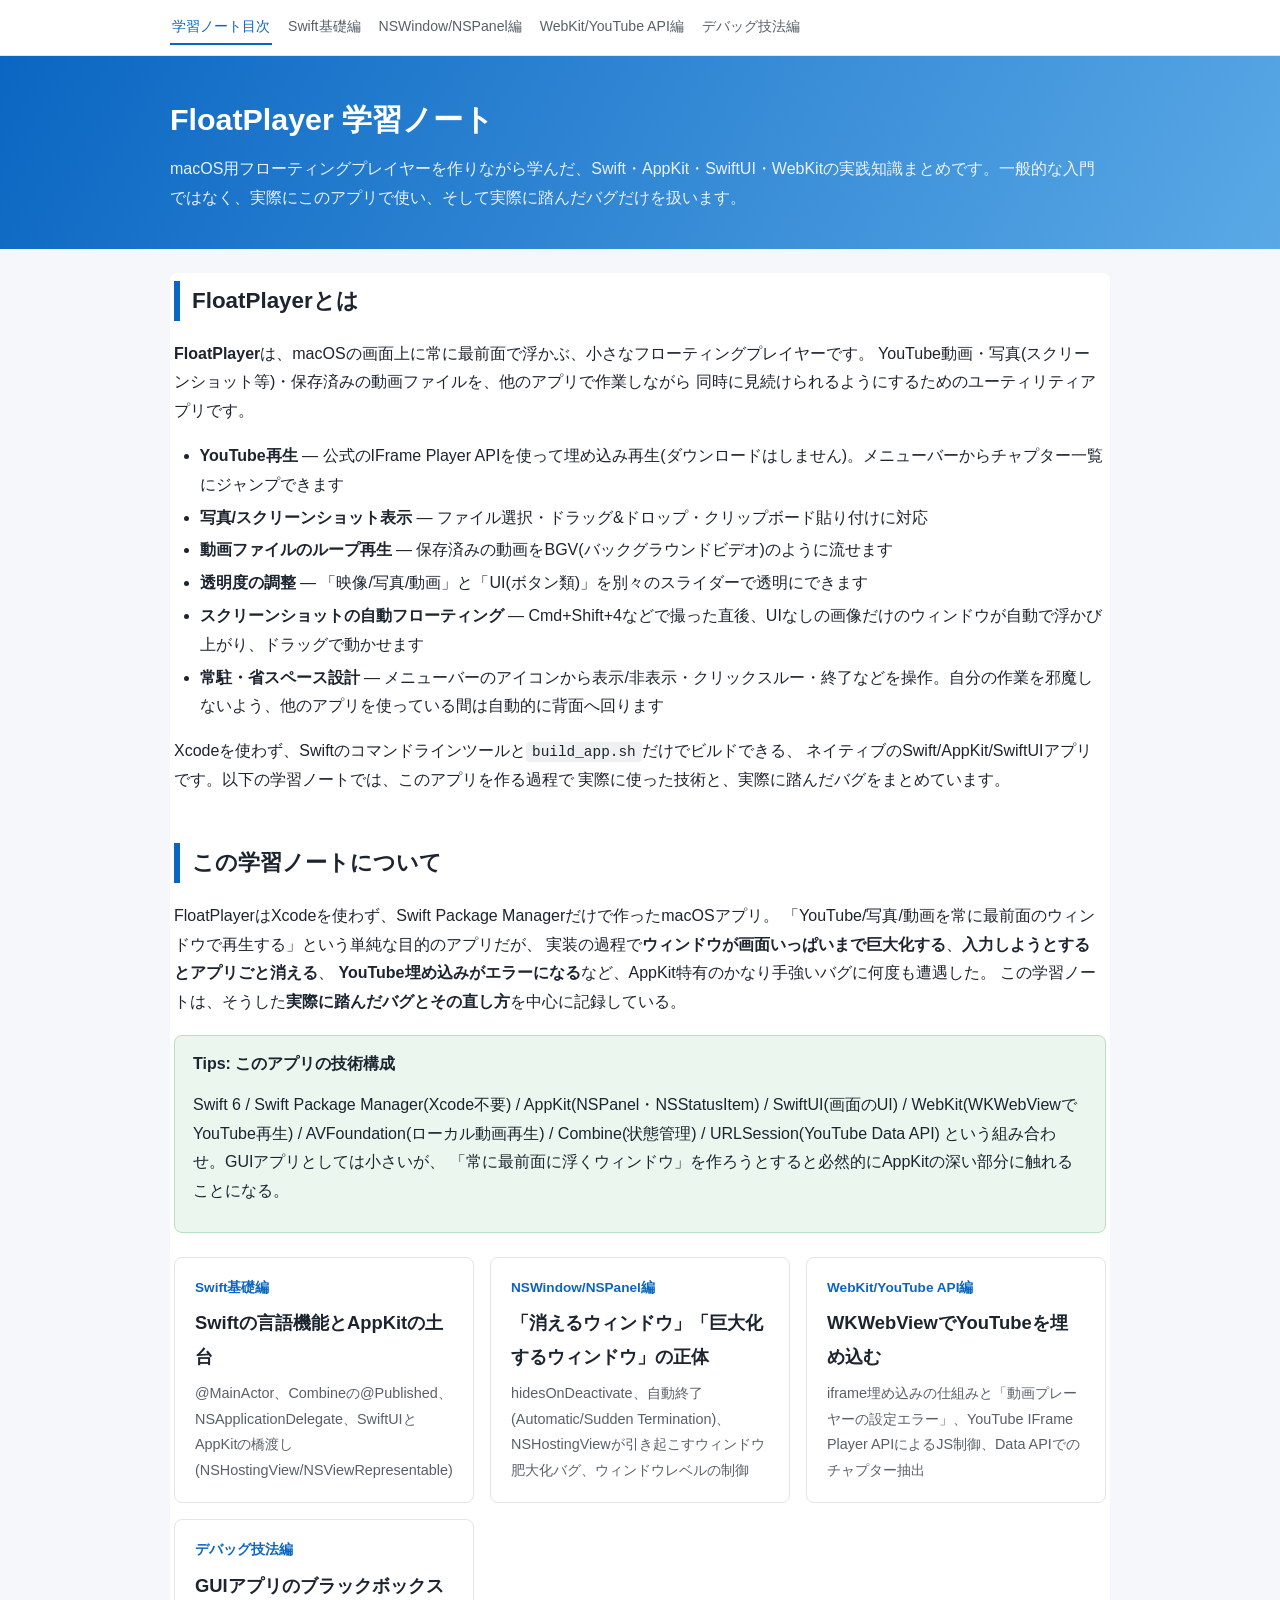
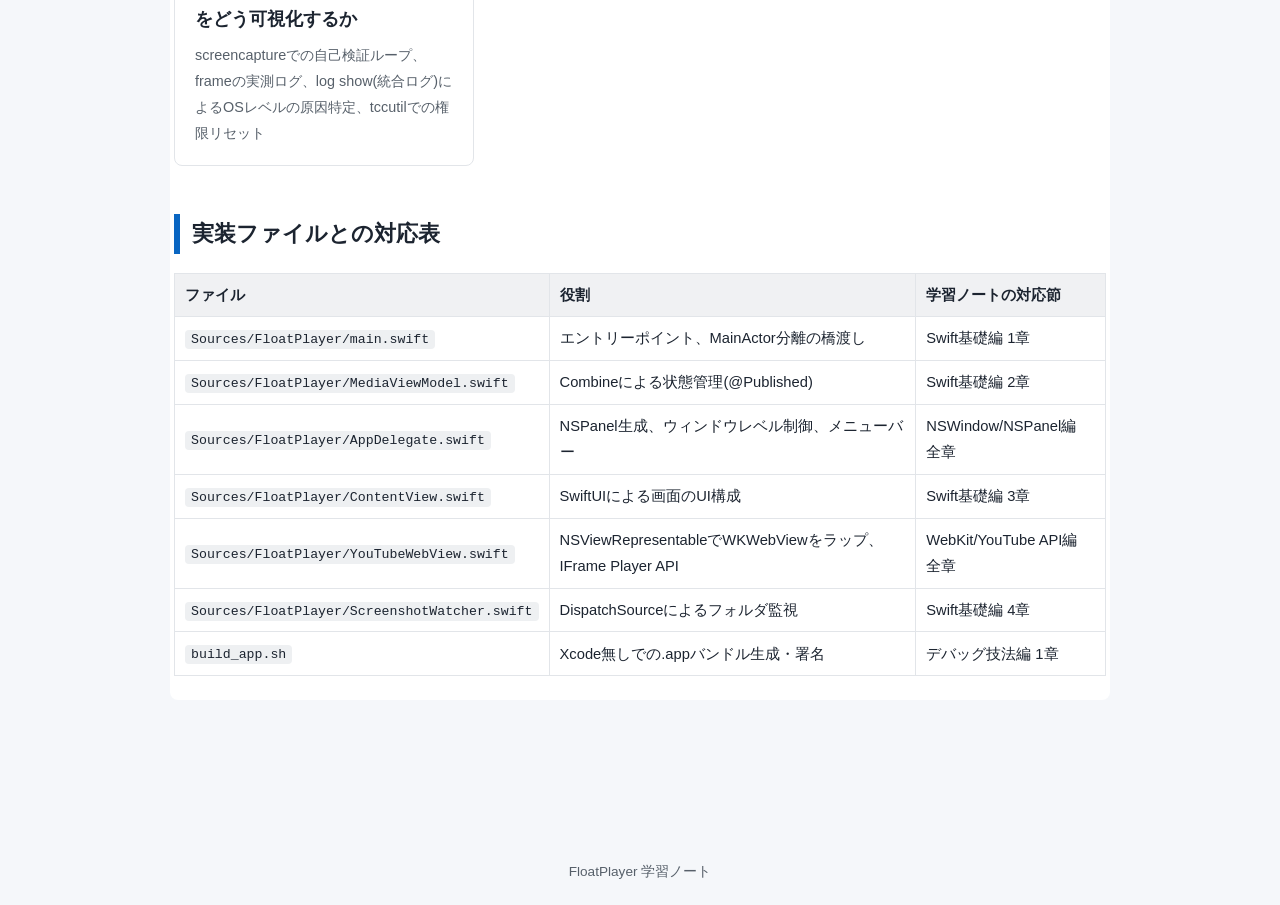
==== docs/learning-notes/index.html @ cf24abf5 "Split opacity into media/UI sliders, add screenshot floating, add learning notes - Fix mediaOpacity " ====
<!DOCTYPE html>
<html lang="ja">
<head>
<meta charset="UTF-8">
<meta name="viewport" content="width=device-width, initial-scale=1.0">
<title>学習ノート - FloatPlayer</title>
<link rel="stylesheet" href="style.css">
</head>
<body>

<nav class="top-nav"><div class="layout">
  <a href="index.html" class="active">学習ノート目次</a>
  <a href="01_swift_appkit_fundamentals.html">Swift基礎編</a>
  <a href="02_nswindow_deep_dive.html">NSWindow/NSPanel編</a>
  <a href="03_webkit_youtube_api.html">WebKit/YouTube API編</a>
  <a href="04_debugging_techniques.html">デバッグ技法編</a>
</div></nav>

<header class="page-header">
  <div class="layout">
    <h1>FloatPlayer 学習ノート</h1>
    <p>macOS用フローティングプレイヤーを作りながら学んだ、Swift・AppKit・SwiftUI・WebKitの実践知識まとめです。一般的な入門ではなく、実際にこのアプリで使い、そして実際に踏んだバグだけを扱います。</p>
  </div>
</header>

<div class="layout">
<main>

<h2 style="margin-top:0;">FloatPlayerとは</h2>
<p>
  <b>FloatPlayer</b>は、macOSの画面上に常に最前面で浮かぶ、小さなフローティングプレイヤーです。
  YouTube動画・写真(スクリーンショット等)・保存済みの動画ファイルを、他のアプリで作業しながら
  同時に見続けられるようにするためのユーティリティアプリです。
</p>
<ul>
  <li><b>YouTube再生</b> — 公式のIFrame Player APIを使って埋め込み再生(ダウンロードはしません)。メニューバーからチャプター一覧にジャンプできます</li>
  <li><b>写真/スクリーンショット表示</b> — ファイル選択・ドラッグ&ドロップ・クリップボード貼り付けに対応</li>
  <li><b>動画ファイルのループ再生</b> — 保存済みの動画をBGV(バックグラウンドビデオ)のように流せます</li>
  <li><b>透明度の調整</b> — 「映像/写真/動画」と「UI(ボタン類)」を別々のスライダーで透明にできます</li>
  <li><b>スクリーンショットの自動フローティング</b> — Cmd+Shift+4などで撮った直後、UIなしの画像だけのウィンドウが自動で浮かび上がり、ドラッグで動かせます</li>
  <li><b>常駐・省スペース設計</b> — メニューバーのアイコンから表示/非表示・クリックスルー・終了などを操作。自分の作業を邪魔しないよう、他のアプリを使っている間は自動的に背面へ回ります</li>
</ul>
<p>
  Xcodeを使わず、Swiftのコマンドラインツールと<code>build_app.sh</code>だけでビルドできる、
  ネイティブのSwift/AppKit/SwiftUIアプリです。以下の学習ノートでは、このアプリを作る過程で
  実際に使った技術と、実際に踏んだバグをまとめています。
</p>

<h2>この学習ノートについて</h2>
<p>
  FloatPlayerはXcodeを使わず、Swift Package Managerだけで作ったmacOSアプリ。
  「YouTube/写真/動画を常に最前面のウィンドウで再生する」という単純な目的のアプリだが、
  実装の過程で<b>ウィンドウが画面いっぱいまで巨大化する</b>、<b>入力しようとするとアプリごと消える</b>、
  <b>YouTube埋め込みがエラーになる</b>など、AppKit特有のかなり手強いバグに何度も遭遇した。
  この学習ノートは、そうした<b>実際に踏んだバグとその直し方</b>を中心に記録している。
</p>

<div class="box tip">
  <span class="box-title">Tips: このアプリの技術構成</span>
  <p>
    Swift 6 / Swift Package Manager(Xcode不要) / AppKit(NSPanel・NSStatusItem) / SwiftUI(画面のUI) /
    WebKit(WKWebViewでYouTube再生) / AVFoundation(ローカル動画再生) / Combine(状態管理) /
    URLSession(YouTube Data API) という組み合わせ。GUIアプリとしては小さいが、
    「常に最前面に浮くウィンドウ」を作ろうとすると必然的にAppKitの深い部分に触れることになる。
  </p>
</div>

<div class="toc-grid">
  <a class="toc-card" href="01_swift_appkit_fundamentals.html">
    <div class="num">Swift基礎編</div>
    <h3>Swiftの言語機能とAppKitの土台</h3>
    <p>@MainActor、Combineの@Published、NSApplicationDelegate、SwiftUIとAppKitの橋渡し(NSHostingView/NSViewRepresentable)</p>
  </a>

  <a class="toc-card" href="02_nswindow_deep_dive.html">
    <div class="num">NSWindow/NSPanel編</div>
    <h3>「消えるウィンドウ」「巨大化するウィンドウ」の正体</h3>
    <p>hidesOnDeactivate、自動終了(Automatic/Sudden Termination)、NSHostingViewが引き起こすウィンドウ肥大化バグ、ウィンドウレベルの制御</p>
  </a>

  <a class="toc-card" href="03_webkit_youtube_api.html">
    <div class="num">WebKit/YouTube API編</div>
    <h3>WKWebViewでYouTubeを埋め込む</h3>
    <p>iframe埋め込みの仕組みと「動画プレーヤーの設定エラー」、YouTube IFrame Player APIによるJS制御、Data APIでのチャプター抽出</p>
  </a>

  <a class="toc-card" href="04_debugging_techniques.html">
    <div class="num">デバッグ技法編</div>
    <h3>GUIアプリのブラックボックスをどう可視化するか</h3>
    <p>screencaptureでの自己検証ループ、frameの実測ログ、log show(統合ログ)によるOSレベルの原因特定、tccutilでの権限リセット</p>
  </a>
</div>

<h2>実装ファイルとの対応表</h2>
<div class="table-scroll"><table>
<tr><th>ファイル</th><th>役割</th><th>学習ノートの対応節</th></tr>
<tr><td><code>Sources/FloatPlayer/main.swift</code></td><td>エントリーポイント、MainActor分離の橋渡し</td><td>Swift基礎編 1章</td></tr>
<tr><td><code>Sources/FloatPlayer/MediaViewModel.swift</code></td><td>Combineによる状態管理(@Published)</td><td>Swift基礎編 2章</td></tr>
<tr><td><code>Sources/FloatPlayer/AppDelegate.swift</code></td><td>NSPanel生成、ウィンドウレベル制御、メニューバー</td><td>NSWindow/NSPanel編 全章</td></tr>
<tr><td><code>Sources/FloatPlayer/ContentView.swift</code></td><td>SwiftUIによる画面のUI構成</td><td>Swift基礎編 3章</td></tr>
<tr><td><code>Sources/FloatPlayer/YouTubeWebView.swift</code></td><td>NSViewRepresentableでWKWebViewをラップ、IFrame Player API</td><td>WebKit/YouTube API編 全章</td></tr>
<tr><td><code>Sources/FloatPlayer/ScreenshotWatcher.swift</code></td><td>DispatchSourceによるフォルダ監視</td><td>Swift基礎編 4章</td></tr>
<tr><td><code>build_app.sh</code></td><td>Xcode無しでの.appバンドル生成・署名</td><td>デバッグ技法編 1章</td></tr>
</table></div>

</main>
</div>

<footer class="page-footer">FloatPlayer 学習ノート</footer>

</body>
</html>
---- docs/learning-notes/style.css ----
/* FloatPlayer 学習ノート 共通スタイル */

:root {
  --color-bg: #f5f7fa;
  --color-surface: #ffffff;
  --color-text: #1c2430;
  --color-muted: #57606a;
  --color-primary: #0a66c2;
  --color-primary-dark: #084a8f;
  --color-border: #e2e5e9;
  --color-code-bg: #1e2530;
  --color-code-text: #e6e6e6;
  --color-accent-bg: #eaf3ff;
  --color-warn-bg: #fdecea;
  --color-tip-bg: #eaf6ee;
  --radius: 8px;
}

* {
  box-sizing: border-box;
}

body {
  margin: 0;
  font-family: "Hiragino Kaku Gothic ProN", "Yu Gothic", "Segoe UI", Meiryo, sans-serif;
  background: var(--color-bg);
  color: var(--color-text);
  line-height: 1.8;
}

.layout {
  max-width: 980px;
  margin: 0 auto;
  padding: 0 20px 80px;
}

header.page-header {
  background: linear-gradient(120deg, #0a66c2, #5aa9e6);
  color: #fff;
  padding: 36px 20px;
  margin-bottom: 24px;
}

header.page-header .layout {
  padding-bottom: 0;
}

header.page-header h1 {
  margin: 0 0 8px;
  font-size: 1.9rem;
}

header.page-header p {
  margin: 0;
  opacity: 0.9;
}

nav.top-nav {
  background: var(--color-surface);
  border-bottom: 1px solid var(--color-border);
  position: sticky;
  top: 0;
  z-index: 10;
}

nav.top-nav .layout {
  padding: 10px 20px;
  display: flex;
  flex-wrap: wrap;
  gap: 6px 14px;
}

nav.top-nav a {
  color: var(--color-muted);
  text-decoration: none;
  font-size: 0.88rem;
  padding: 4px 2px;
  border-bottom: 2px solid transparent;
}

nav.top-nav a:hover,
nav.top-nav a.active {
  color: var(--color-primary);
  border-bottom-color: var(--color-primary);
}

main {
  background: var(--color-surface);
  border-radius: var(--radius);
  padding: 8px 4px;
}

h2 {
  border-left: 6px solid var(--color-primary);
  padding-left: 12px;
  margin-top: 48px;
  font-size: 1.4rem;
}

h3 {
  margin-top: 32px;
  font-size: 1.15rem;
  color: var(--color-primary-dark);
}

h3::before {
  content: "# ";
  color: var(--color-primary);
}

p {
  margin: 12px 0;
}

ul, ol {
  padding-left: 1.6em;
}

li {
  margin: 4px 0;
}

.table-scroll {
  overflow-x: auto;
  -webkit-overflow-scrolling: touch;
  margin: 16px 0;
}

table {
  border-collapse: collapse;
  width: 100%;
  min-width: 480px;
  font-size: 0.92rem;
}

th, td {
  border: 1px solid var(--color-border);
  padding: 8px 10px;
  text-align: left;
}

th {
  background: #f0f1f3;
}

code {
  background: #eef0f2;
  padding: 2px 6px;
  border-radius: 4px;
  font-family: "SFMono-Regular", Consolas, "Liberation Mono", Menlo, monospace;
  font-size: 0.9em;
}

pre {
  background: var(--color-code-bg);
  color: var(--color-code-text);
  padding: 16px 18px;
  border-radius: var(--radius);
  overflow-x: auto;
  font-size: 0.88rem;
  line-height: 1.6;
}

pre code {
  background: none;
  padding: 0;
  color: inherit;
}

.box {
  border-radius: var(--radius);
  padding: 14px 18px;
  margin: 18px 0;
}

.box-title {
  font-weight: bold;
  margin-bottom: 6px;
  display: block;
}

.hands-on {
  background: var(--color-accent-bg);
  border: 1px solid #a9cdf0;
}

.hands-on .box-title {
  color: var(--color-primary-dark);
}

.tip {
  background: var(--color-tip-bg);
  border: 1px solid #b7dfc2;
}

.warn {
  background: var(--color-warn-bg);
  border: 1px solid #f1b3ac;
}

.bug {
  background: #fff1e8;
  border: 1px solid #f0b98a;
}

.bug .box-title {
  color: #a84300;
}

.pager {
  display: flex;
  justify-content: space-between;
  margin-top: 56px;
  padding-top: 20px;
  border-top: 1px solid var(--color-border);
  font-size: 0.95rem;
}

.pager a {
  color: var(--color-primary);
  text-decoration: none;
  font-weight: bold;
}

.toc-grid {
  display: grid;
  grid-template-columns: repeat(auto-fit, minmax(260px, 1fr));
  gap: 16px;
  margin-top: 24px;
}

.toc-card {
  border: 1px solid var(--color-border);
  border-radius: var(--radius);
  padding: 18px 20px;
  text-decoration: none;
  color: var(--color-text);
  display: block;
  background: var(--color-surface);
  transition: box-shadow 0.15s, transform 0.15s;
}

.toc-card:hover {
  box-shadow: 0 4px 14px rgba(0,0,0,0.08);
  transform: translateY(-2px);
}

.toc-card .num {
  color: var(--color-primary);
  font-weight: bold;
  font-size: 0.85rem;
}

.toc-card h3 {
  margin: 6px 0 8px;
  color: var(--color-text);
}

.toc-card h3::before {
  content: "";
}

.toc-card p {
  margin: 0;
  color: var(--color-muted);
  font-size: 0.9rem;
}

footer.page-footer {
  text-align: center;
  color: var(--color-muted);
  font-size: 0.85rem;
  margin-top: 60px;
  padding: 20px;
}
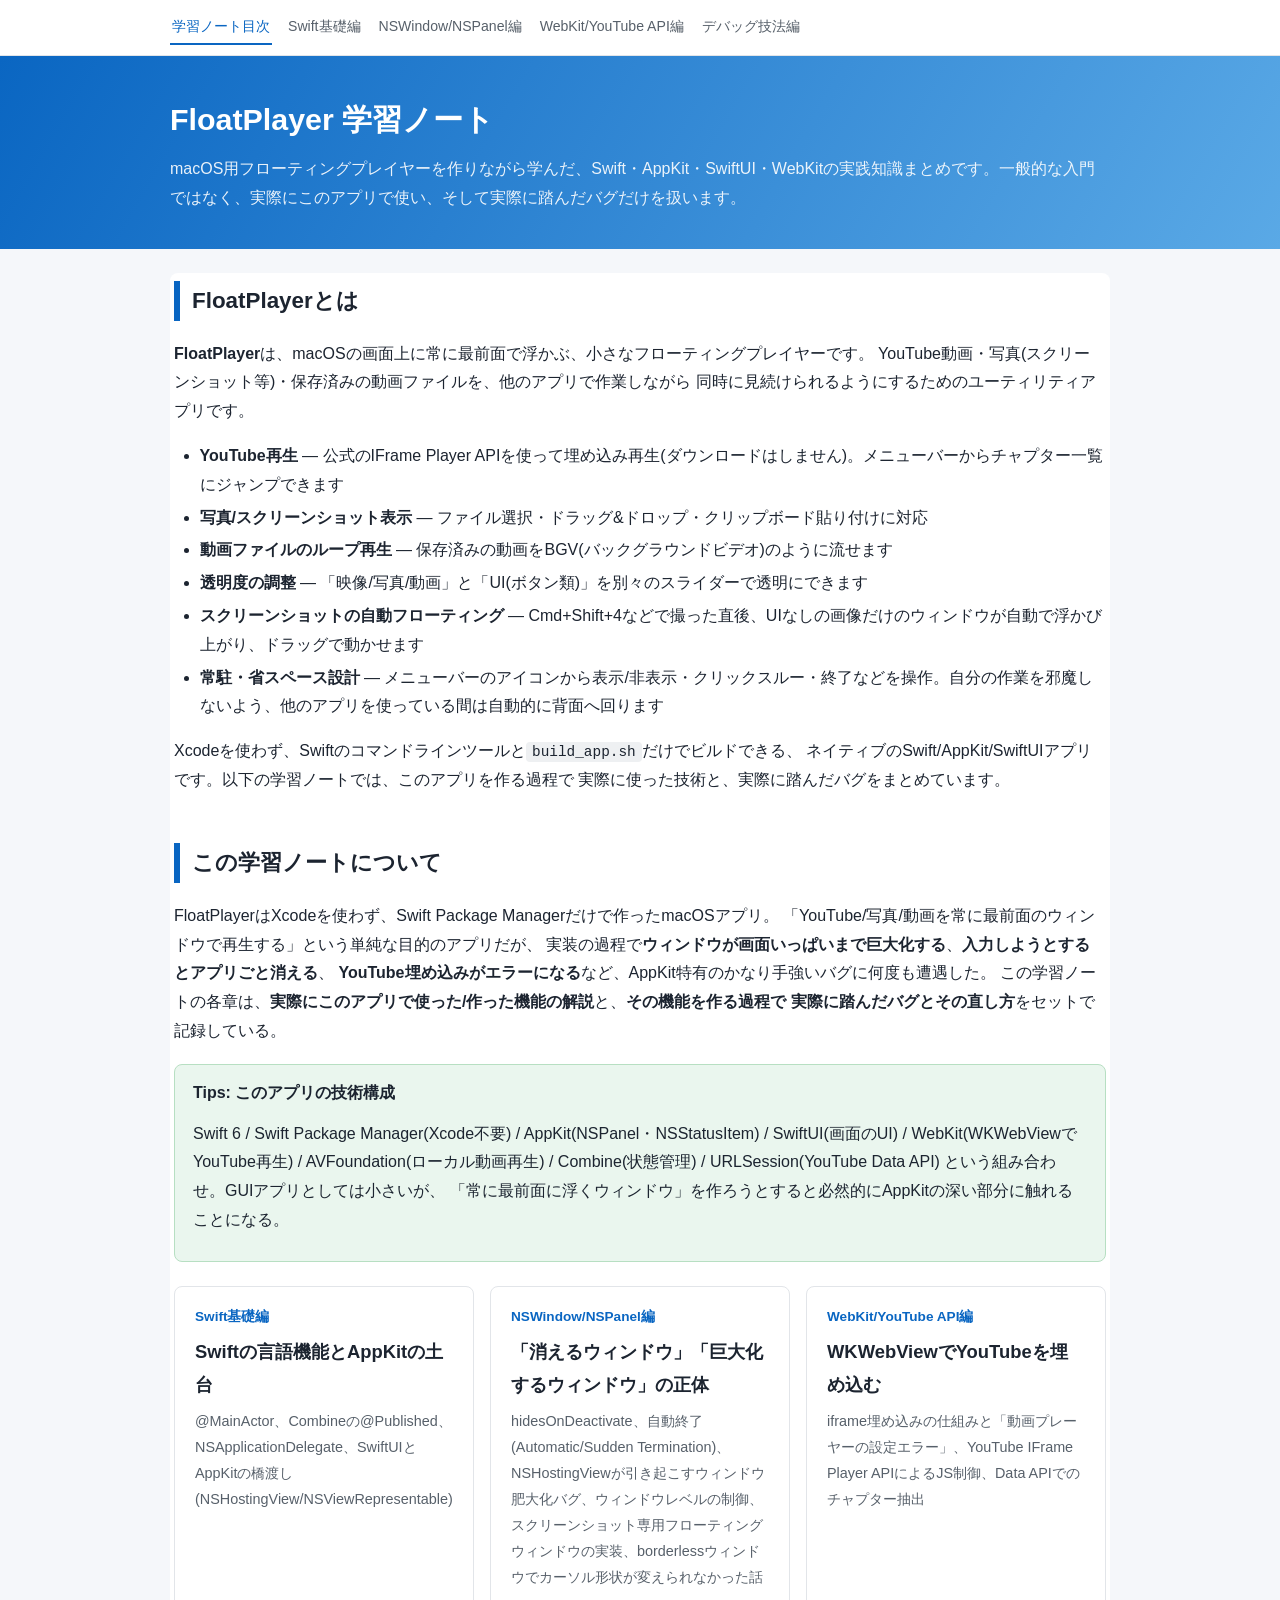
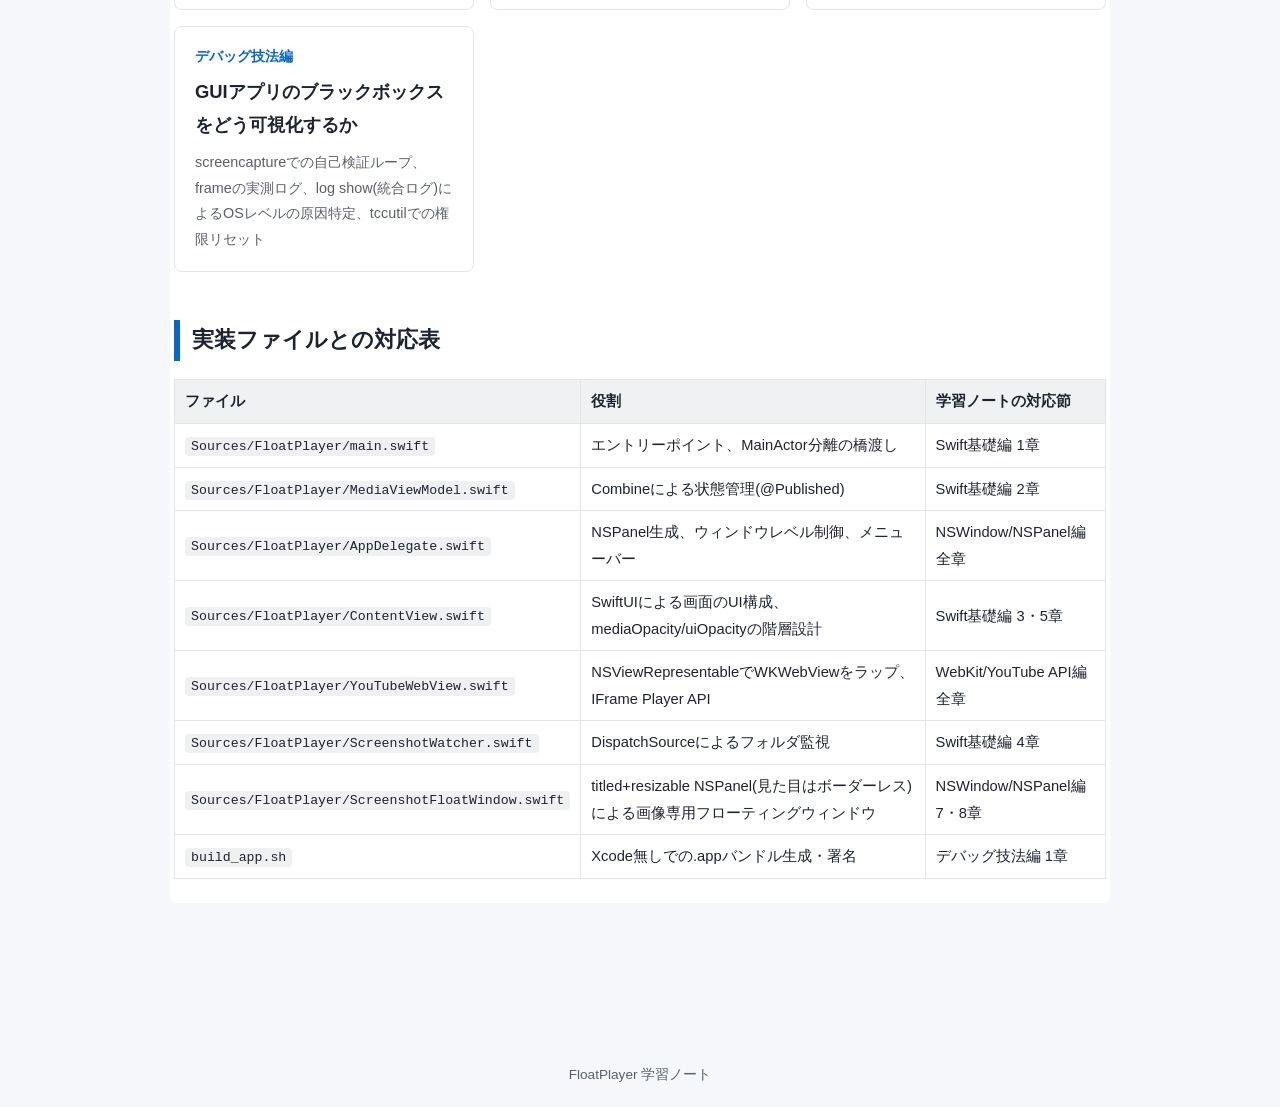
==== commit 14c3792f: "Make screenshot floating window draggable/resizable, add opacity slider and clipboard capture - Fix " ====
--- a/docs/learning-notes/index.html
+++ b/docs/learning-notes/index.html
@@ -52,7 +52,8 @@
   「YouTube/写真/動画を常に最前面のウィンドウで再生する」という単純な目的のアプリだが、
   実装の過程で<b>ウィンドウが画面いっぱいまで巨大化する</b>、<b>入力しようとするとアプリごと消える</b>、
   <b>YouTube埋め込みがエラーになる</b>など、AppKit特有のかなり手強いバグに何度も遭遇した。
-  この学習ノートは、そうした<b>実際に踏んだバグとその直し方</b>を中心に記録している。
+  この学習ノートの各章は、<b>実際にこのアプリで使った/作った機能の解説</b>と、<b>その機能を作る過程で
+  実際に踏んだバグとその直し方</b>をセットで記録している。
 </p>
 
 <div class="box tip">
@@ -75,7 +76,7 @@
   <a class="toc-card" href="02_nswindow_deep_dive.html">
     <div class="num">NSWindow/NSPanel編</div>
     <h3>「消えるウィンドウ」「巨大化するウィンドウ」の正体</h3>
-    <p>hidesOnDeactivate、自動終了(Automatic/Sudden Termination)、NSHostingViewが引き起こすウィンドウ肥大化バグ、ウィンドウレベルの制御</p>
+    <p>hidesOnDeactivate、自動終了(Automatic/Sudden Termination)、NSHostingViewが引き起こすウィンドウ肥大化バグ、ウィンドウレベルの制御、スクリーンショット専用フローティングウィンドウの実装、borderlessウィンドウでカーソル形状が変えられなかった話</p>
   </a>
 
   <a class="toc-card" href="03_webkit_youtube_api.html">
@@ -97,9 +98,10 @@
 <tr><td><code>Sources/FloatPlayer/main.swift</code></td><td>エントリーポイント、MainActor分離の橋渡し</td><td>Swift基礎編 1章</td></tr>
 <tr><td><code>Sources/FloatPlayer/MediaViewModel.swift</code></td><td>Combineによる状態管理(@Published)</td><td>Swift基礎編 2章</td></tr>
 <tr><td><code>Sources/FloatPlayer/AppDelegate.swift</code></td><td>NSPanel生成、ウィンドウレベル制御、メニューバー</td><td>NSWindow/NSPanel編 全章</td></tr>
-<tr><td><code>Sources/FloatPlayer/ContentView.swift</code></td><td>SwiftUIによる画面のUI構成</td><td>Swift基礎編 3章</td></tr>
+<tr><td><code>Sources/FloatPlayer/ContentView.swift</code></td><td>SwiftUIによる画面のUI構成、mediaOpacity/uiOpacityの階層設計</td><td>Swift基礎編 3・5章</td></tr>
 <tr><td><code>Sources/FloatPlayer/YouTubeWebView.swift</code></td><td>NSViewRepresentableでWKWebViewをラップ、IFrame Player API</td><td>WebKit/YouTube API編 全章</td></tr>
 <tr><td><code>Sources/FloatPlayer/ScreenshotWatcher.swift</code></td><td>DispatchSourceによるフォルダ監視</td><td>Swift基礎編 4章</td></tr>
+<tr><td><code>Sources/FloatPlayer/ScreenshotFloatWindow.swift</code></td><td>titled+resizable NSPanel(見た目はボーダーレス)による画像専用フローティングウィンドウ</td><td>NSWindow/NSPanel編 7・8章</td></tr>
 <tr><td><code>build_app.sh</code></td><td>Xcode無しでの.appバンドル生成・署名</td><td>デバッグ技法編 1章</td></tr>
 </table></div>
 
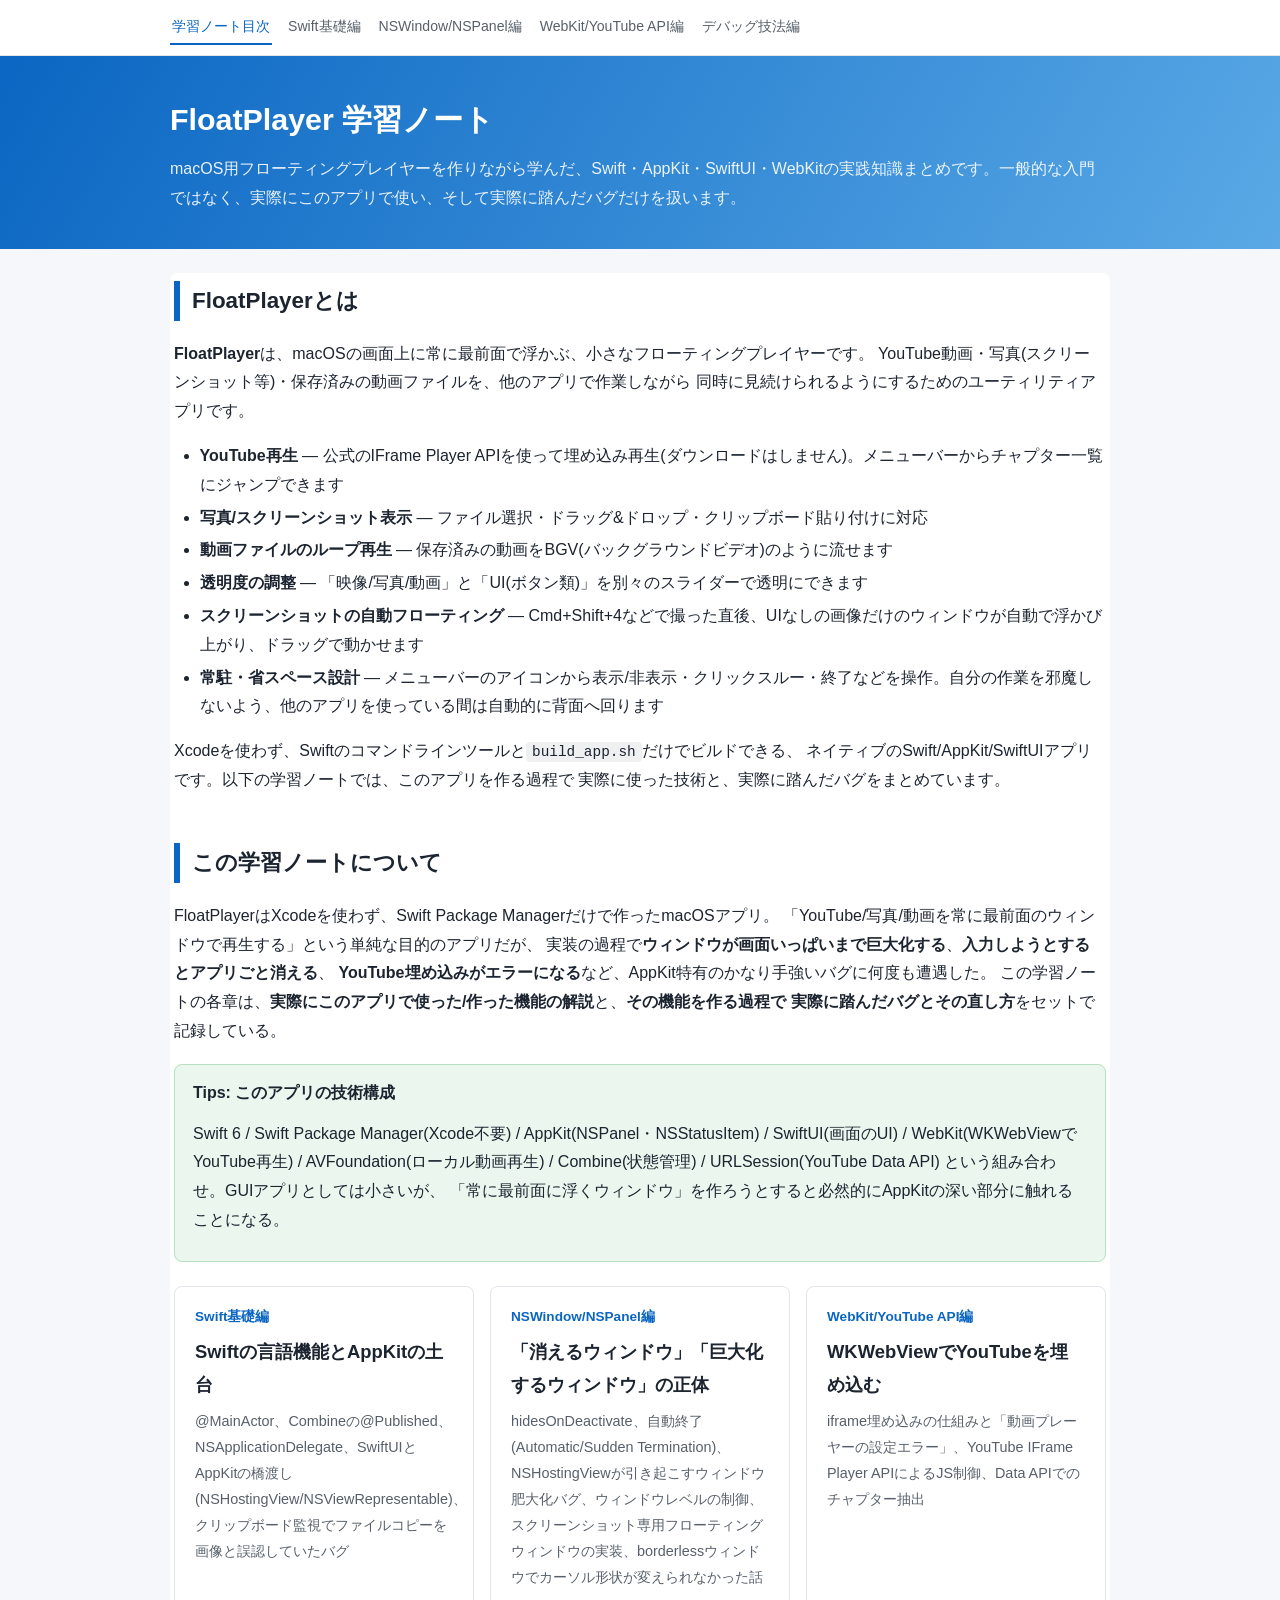
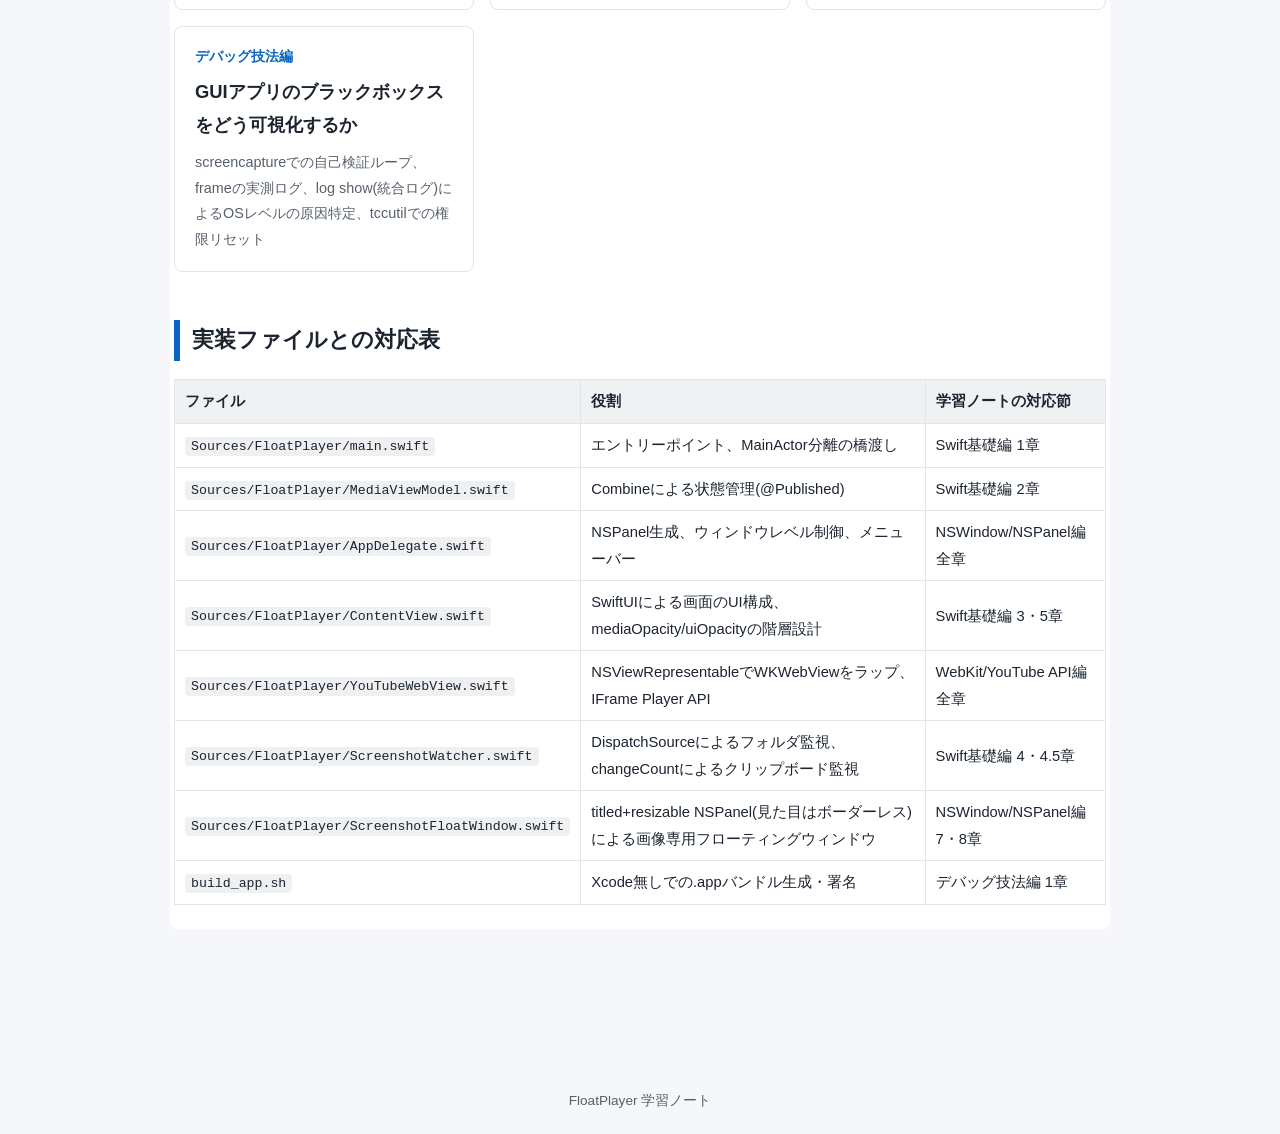
==== commit a7fa501d: "Document the clipboard watcher and its file-copy-icon bug in the learning notes Adds section 4.5 (Sw" ====
--- a/docs/learning-notes/index.html
+++ b/docs/learning-notes/index.html
@@ -70,7 +70,7 @@
   <a class="toc-card" href="01_swift_appkit_fundamentals.html">
     <div class="num">Swift基礎編</div>
     <h3>Swiftの言語機能とAppKitの土台</h3>
-    <p>@MainActor、Combineの@Published、NSApplicationDelegate、SwiftUIとAppKitの橋渡し(NSHostingView/NSViewRepresentable)</p>
+    <p>@MainActor、Combineの@Published、NSApplicationDelegate、SwiftUIとAppKitの橋渡し(NSHostingView/NSViewRepresentable)、クリップボード監視でファイルコピーを画像と誤認していたバグ</p>
   </a>
 
   <a class="toc-card" href="02_nswindow_deep_dive.html">
@@ -100,7 +100,7 @@
 <tr><td><code>Sources/FloatPlayer/AppDelegate.swift</code></td><td>NSPanel生成、ウィンドウレベル制御、メニューバー</td><td>NSWindow/NSPanel編 全章</td></tr>
 <tr><td><code>Sources/FloatPlayer/ContentView.swift</code></td><td>SwiftUIによる画面のUI構成、mediaOpacity/uiOpacityの階層設計</td><td>Swift基礎編 3・5章</td></tr>
 <tr><td><code>Sources/FloatPlayer/YouTubeWebView.swift</code></td><td>NSViewRepresentableでWKWebViewをラップ、IFrame Player API</td><td>WebKit/YouTube API編 全章</td></tr>
-<tr><td><code>Sources/FloatPlayer/ScreenshotWatcher.swift</code></td><td>DispatchSourceによるフォルダ監視</td><td>Swift基礎編 4章</td></tr>
+<tr><td><code>Sources/FloatPlayer/ScreenshotWatcher.swift</code></td><td>DispatchSourceによるフォルダ監視、changeCountによるクリップボード監視</td><td>Swift基礎編 4・4.5章</td></tr>
 <tr><td><code>Sources/FloatPlayer/ScreenshotFloatWindow.swift</code></td><td>titled+resizable NSPanel(見た目はボーダーレス)による画像専用フローティングウィンドウ</td><td>NSWindow/NSPanel編 7・8章</td></tr>
 <tr><td><code>build_app.sh</code></td><td>Xcode無しでの.appバンドル生成・署名</td><td>デバッグ技法編 1章</td></tr>
 </table></div>
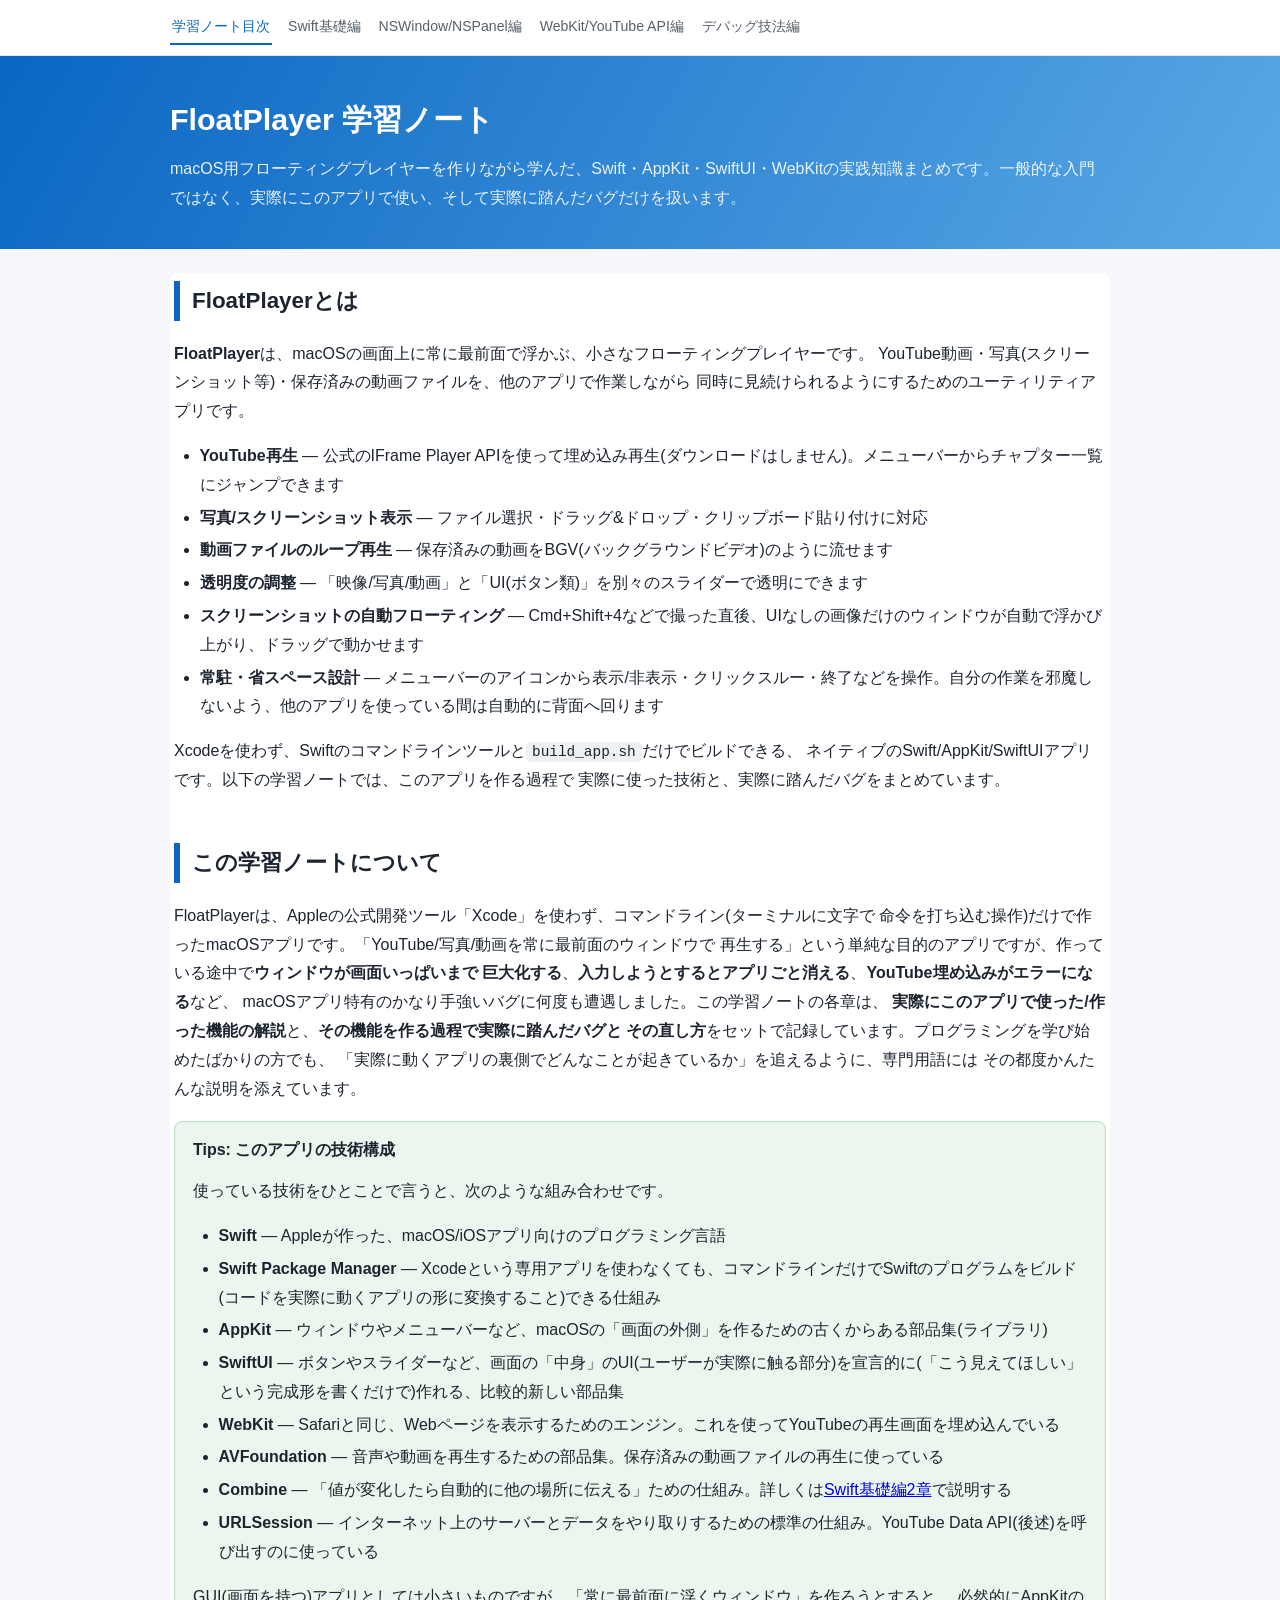
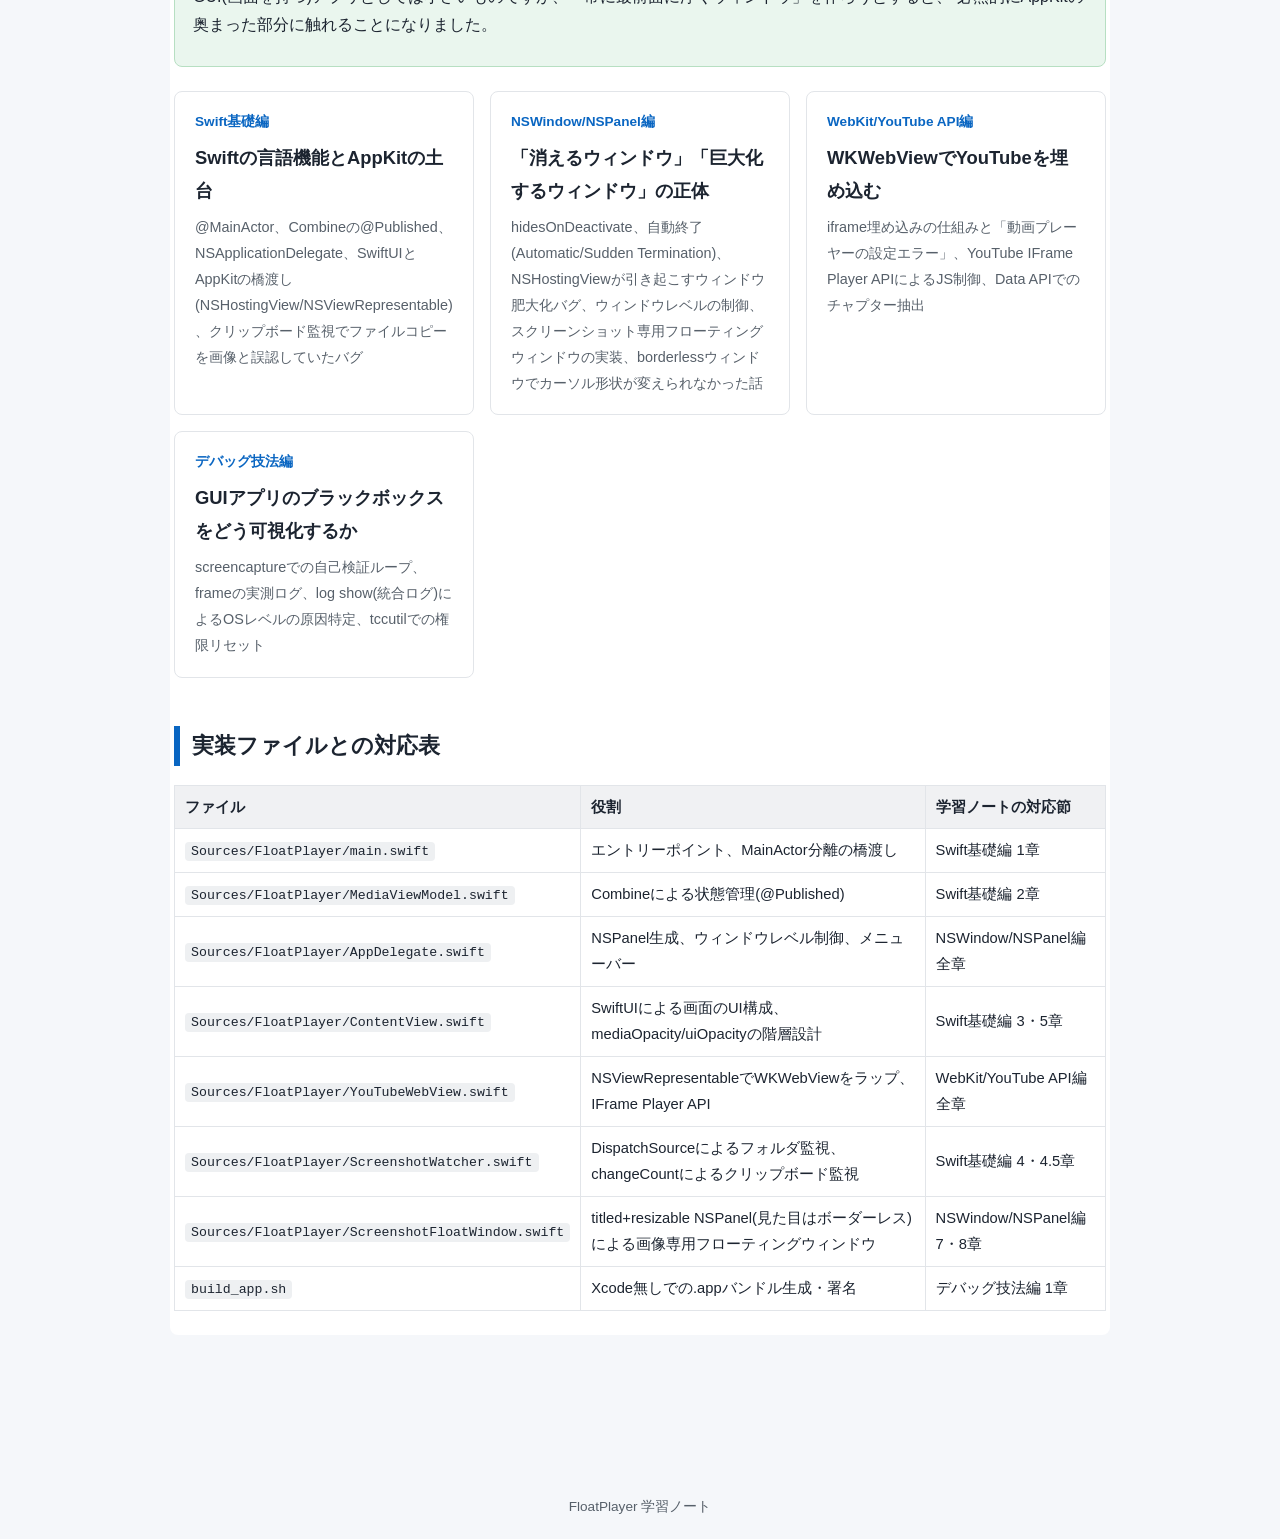
==== commit b9ef0914: "docs: rewrite learning notes for programming beginners Add plain-language explanations for every tec" ====
--- a/docs/learning-notes/index.html
+++ b/docs/learning-notes/index.html
@@ -48,21 +48,35 @@
 
 <h2>この学習ノートについて</h2>
 <p>
-  FloatPlayerはXcodeを使わず、Swift Package Managerだけで作ったmacOSアプリ。
-  「YouTube/写真/動画を常に最前面のウィンドウで再生する」という単純な目的のアプリだが、
-  実装の過程で<b>ウィンドウが画面いっぱいまで巨大化する</b>、<b>入力しようとするとアプリごと消える</b>、
-  <b>YouTube埋め込みがエラーになる</b>など、AppKit特有のかなり手強いバグに何度も遭遇した。
-  この学習ノートの各章は、<b>実際にこのアプリで使った/作った機能の解説</b>と、<b>その機能を作る過程で
-  実際に踏んだバグとその直し方</b>をセットで記録している。
+  FloatPlayerは、Appleの公式開発ツール「Xcode」を使わず、コマンドライン(ターミナルに文字で
+  命令を打ち込む操作)だけで作ったmacOSアプリです。「YouTube/写真/動画を常に最前面のウィンドウで
+  再生する」という単純な目的のアプリですが、作っている途中で<b>ウィンドウが画面いっぱいまで
+  巨大化する</b>、<b>入力しようとするとアプリごと消える</b>、<b>YouTube埋め込みがエラーになる</b>など、
+  macOSアプリ特有のかなり手強いバグに何度も遭遇しました。この学習ノートの各章は、
+  <b>実際にこのアプリで使った/作った機能の解説</b>と、<b>その機能を作る過程で実際に踏んだバグと
+  その直し方</b>をセットで記録しています。プログラミングを学び始めたばかりの方でも、
+  「実際に動くアプリの裏側でどんなことが起きているか」を追えるように、専門用語には
+  その都度かんたんな説明を添えています。
 </p>
 
 <div class="box tip">
   <span class="box-title">Tips: このアプリの技術構成</span>
   <p>
-    Swift 6 / Swift Package Manager(Xcode不要) / AppKit(NSPanel・NSStatusItem) / SwiftUI(画面のUI) /
-    WebKit(WKWebViewでYouTube再生) / AVFoundation(ローカル動画再生) / Combine(状態管理) /
-    URLSession(YouTube Data API) という組み合わせ。GUIアプリとしては小さいが、
-    「常に最前面に浮くウィンドウ」を作ろうとすると必然的にAppKitの深い部分に触れることになる。
+    使っている技術をひとことで言うと、次のような組み合わせです。
+  </p>
+  <ul>
+    <li><b>Swift</b> — Appleが作った、macOS/iOSアプリ向けのプログラミング言語</li>
+    <li><b>Swift Package Manager</b> — Xcodeという専用アプリを使わなくても、コマンドラインだけでSwiftのプログラムをビルド(コードを実際に動くアプリの形に変換すること)できる仕組み</li>
+    <li><b>AppKit</b> — ウィンドウやメニューバーなど、macOSの「画面の外側」を作るための古くからある部品集(ライブラリ)</li>
+    <li><b>SwiftUI</b> — ボタンやスライダーなど、画面の「中身」のUI(ユーザーが実際に触る部分)を宣言的に(「こう見えてほしい」という完成形を書くだけで)作れる、比較的新しい部品集</li>
+    <li><b>WebKit</b> — Safariと同じ、Webページを表示するためのエンジン。これを使ってYouTubeの再生画面を埋め込んでいる</li>
+    <li><b>AVFoundation</b> — 音声や動画を再生するための部品集。保存済みの動画ファイルの再生に使っている</li>
+    <li><b>Combine</b> — 「値が変化したら自動的に他の場所に伝える」ための仕組み。詳しくは<a href="01_swift_appkit_fundamentals.html#ch2">Swift基礎編2章</a>で説明する</li>
+    <li><b>URLSession</b> — インターネット上のサーバーとデータをやり取りするための標準の仕組み。YouTube Data API(後述)を呼び出すのに使っている</li>
+  </ul>
+  <p>
+    GUI(画面を持つ)アプリとしては小さいものですが、「常に最前面に浮くウィンドウ」を作ろうとすると、
+    必然的にAppKitの奥まった部分に触れることになりました。
   </p>
 </div>
 
--- a/docs/learning-notes/style.css
+++ b/docs/learning-notes/style.css
@@ -264,6 +264,39 @@
   margin: 0;
   color: var(--color-muted);
   font-size: 0.9rem;
+  /* 長い英語識別子(NSHostingView/NSViewRepresentableなど)が
+     カードの幅を超えて枠からはみ出すことがあったため、必要なら途中でも折り返す */
+  overflow-wrap: break-word;
+  word-break: break-word;
+}
+
+.chapter-jump {
+  display: flex;
+  align-items: center;
+  gap: 10px;
+  background: var(--color-accent-bg);
+  border: 1px solid #a9cdf0;
+  border-radius: var(--radius);
+  padding: 10px 16px;
+  margin: 4px 0 32px;
+  font-size: 0.9rem;
+}
+
+.chapter-jump label {
+  color: var(--color-primary-dark);
+  font-weight: bold;
+  white-space: nowrap;
+}
+
+.chapter-jump select {
+  flex: 1;
+  min-width: 0;
+  padding: 6px 10px;
+  border-radius: 6px;
+  border: 1px solid var(--color-border);
+  background: #fff;
+  color: var(--color-text);
+  font-size: 0.9rem;
 }
 
 footer.page-footer {
